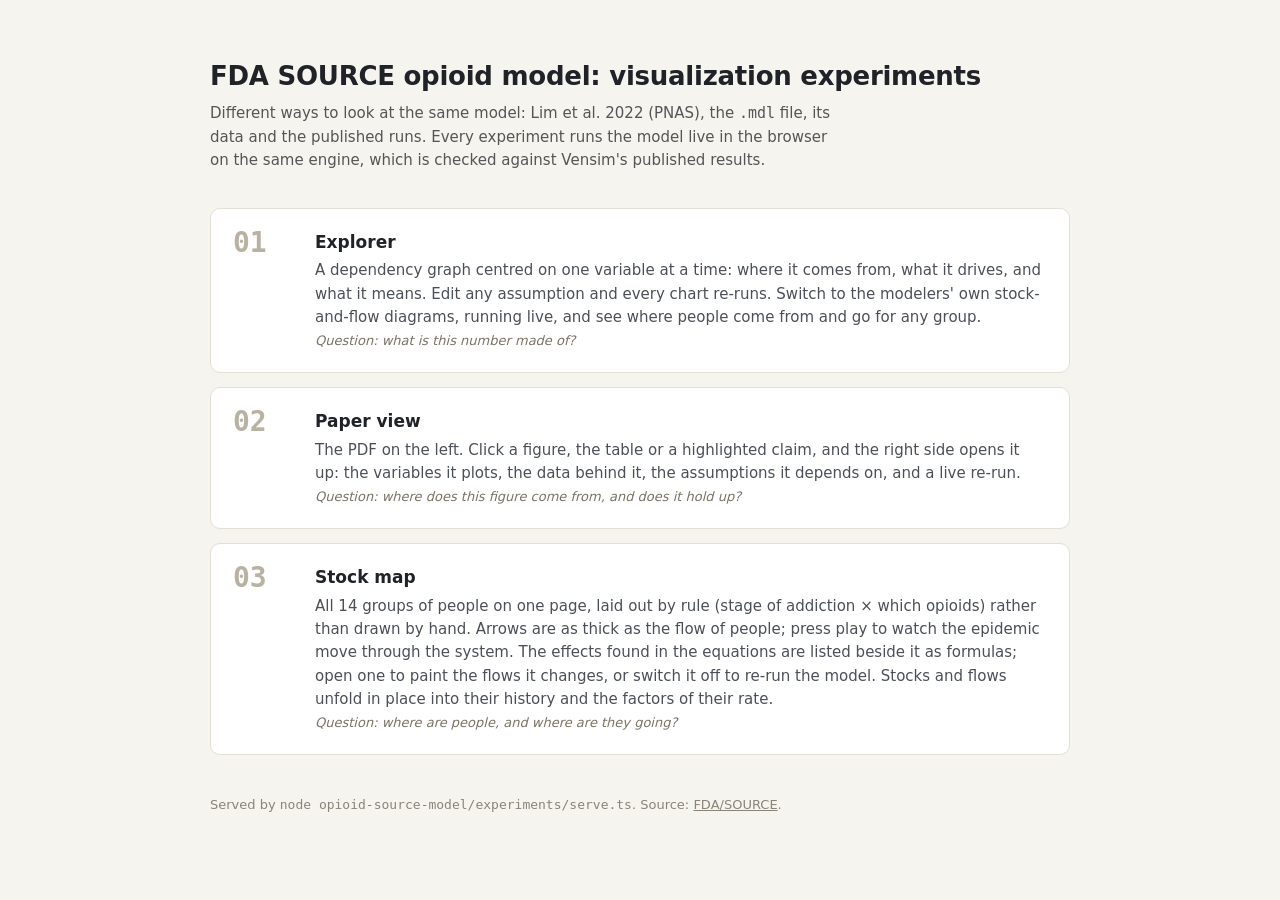
==== opioid-source-model/experiments/index.html @ 496e1af3 "Add formal-models workspace with SOURCE opioid model experiments Papers for the CHIME, smallpox and " ====
<!doctype html>
<html lang="en">
<head>
<meta charset="utf-8">
<title>SOURCE model · visualization experiments</title>
<style>
  body { margin: 0; font: 15px/1.55 system-ui, -apple-system, sans-serif; background: #f6f4ef; color: #1f2328; }
  main { max-width: 860px; margin: 0 auto; padding: 56px 28px; }
  h1 { font-size: 26px; margin: 0 0 6px; letter-spacing: -0.01em; }
  .lede { color: #555; margin: 0 0 36px; max-width: 640px; }
  ol { list-style: none; padding: 0; margin: 0; display: grid; gap: 14px; }
  a.card { display: grid; grid-template-columns: 64px 1fr; gap: 18px; padding: 20px 22px; background: #fff; border: 1px solid #e3dfd5;
           border-radius: 10px; text-decoration: none; color: inherit; transition: border-color .15s, transform .15s; }
  a.card:hover { border-color: #2f6db5; transform: translateY(-1px); }
  .num { font: 600 28px/1 ui-monospace, Menlo, monospace; color: #b8b2a3; }
  h2 { font-size: 17px; margin: 0 0 4px; }
  p { margin: 0; color: #4b5058; }
  .q { margin-top: 8px; font-size: 13px; color: #7a7466; font-style: italic; }
  footer { margin-top: 40px; font-size: 13px; color: #8a8478; }
  footer a { color: inherit; }
</style>
</head>
<body>
<main>
  <h1>FDA SOURCE opioid model: visualization experiments</h1>
  <p class="lede">Different ways to look at the same model: Lim et al. 2022 (PNAS), the
    <code>.mdl</code> file, its data and the published runs. Every experiment runs the model live in the browser on the same engine,
    which is checked against Vensim's published results.</p>
  <ol>
    <li><a class="card" href="/01-explorer/">
      <span class="num">01</span>
      <span>
        <h2>Explorer</h2>
        <p>A dependency graph centred on one variable at a time: where it comes from, what it drives, and what it means.
          Edit any assumption and every chart re-runs. Switch to the modelers' own stock-and-flow diagrams, running live,
          and see where people come from and go for any group.</p>
        <span class="q">Question: what is this number made of?</span>
      </span>
    </a></li>
    <li><a class="card" href="/02-paper/">
      <span class="num">02</span>
      <span>
        <h2>Paper view</h2>
        <p>The PDF on the left. Click a figure, the table or a highlighted claim, and the right side opens it up:
          the variables it plots, the data behind it, the assumptions it depends on, and a live re-run.</p>
        <span class="q">Question: where does this figure come from, and does it hold up?</span>
      </span>
    </a></li>
    <li><a class="card" href="/03-stock-map/">
      <span class="num">03</span>
      <span>
        <h2>Stock map</h2>
        <p>All 14 groups of people on one page, laid out by rule (stage of addiction × which opioids) rather than drawn by hand.
          Arrows are as thick as the flow of people; press play to watch the epidemic move through the system.
          The effects found in the equations are listed beside it as formulas; open one to paint the flows it changes, or switch it off to re-run the model.
          Stocks and flows unfold in place into their history and the factors of their rate.</p>
        <span class="q">Question: where are people, and where are they going?</span>
      </span>
    </a></li>
  </ol>
  <footer>Served by <code>node opioid-source-model/experiments/serve.ts</code>.
    Source: <a href="https://github.com/FDA/SOURCE">FDA/SOURCE</a>.</footer>
</main>
</body>
</html>
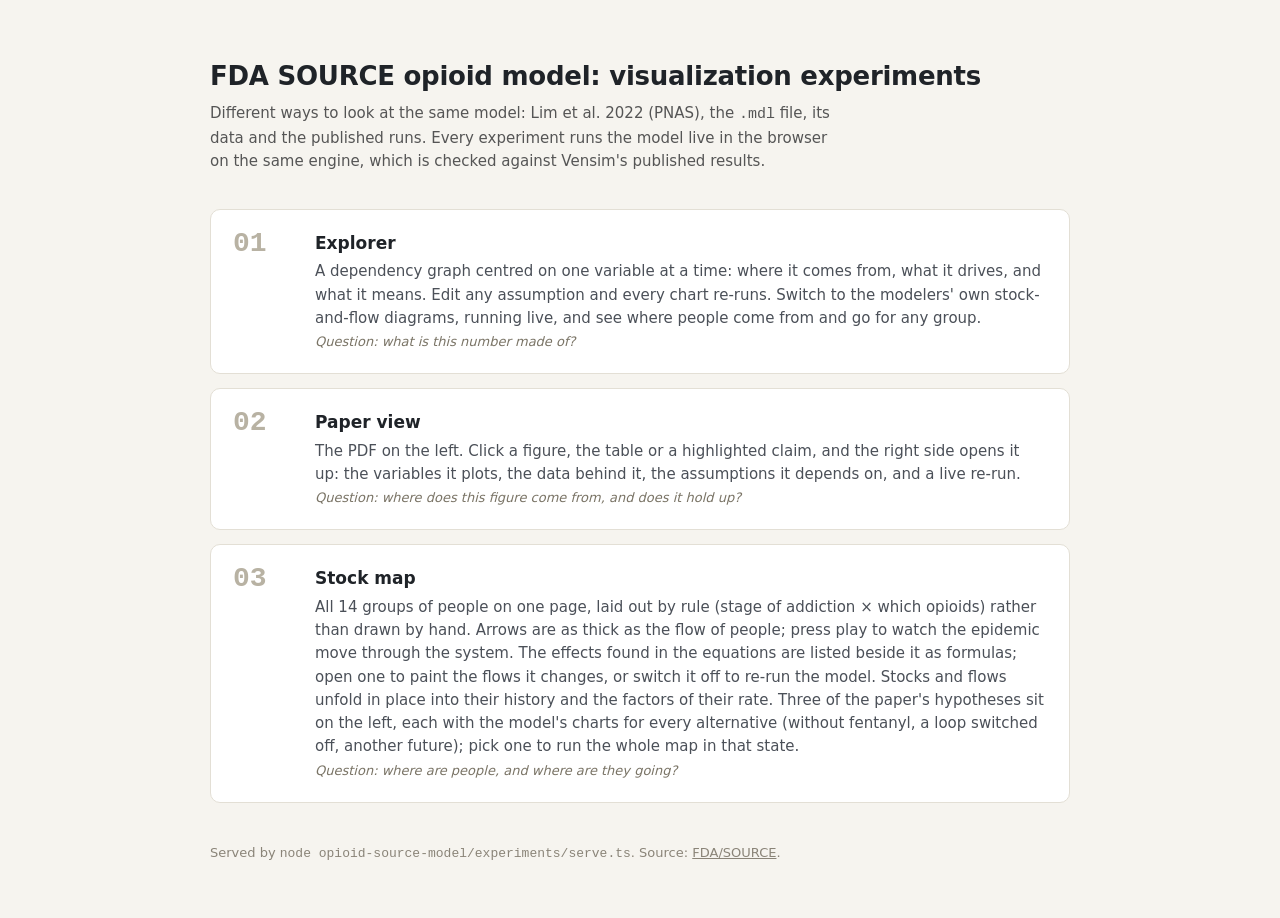
==== commit d9a2e371: "Stock map: hypotheses panel with alternative model states Three claims from Lim et al. 2022 on the l" ====
--- a/opioid-source-model/experiments/index.html
+++ b/opioid-source-model/experiments/index.html
@@ -53,7 +53,8 @@
         <p>All 14 groups of people on one page, laid out by rule (stage of addiction × which opioids) rather than drawn by hand.
           Arrows are as thick as the flow of people; press play to watch the epidemic move through the system.
           The effects found in the equations are listed beside it as formulas; open one to paint the flows it changes, or switch it off to re-run the model.
-          Stocks and flows unfold in place into their history and the factors of their rate.</p>
+          Stocks and flows unfold in place into their history and the factors of their rate.
+          Three of the paper's hypotheses sit on the left, each with the model's charts for every alternative (without fentanyl, a loop switched off, another future); pick one to run the whole map in that state.</p>
         <span class="q">Question: where are people, and where are they going?</span>
       </span>
     </a></li>
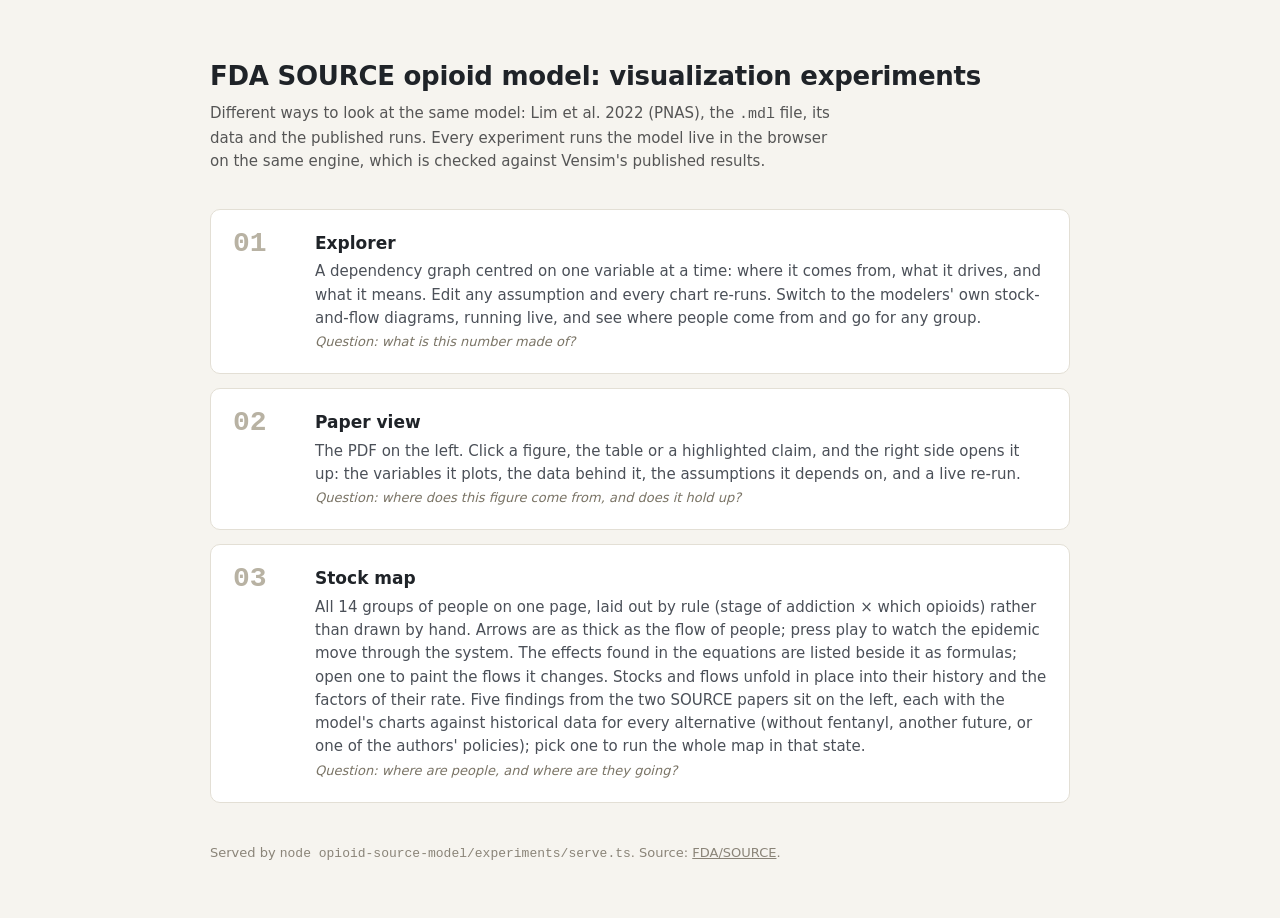
==== commit df751f92: "Stock map: replace loop switches with the papers' policy findings Remove loop switching. Keep the fe" ====
--- a/opioid-source-model/experiments/index.html
+++ b/opioid-source-model/experiments/index.html
@@ -1,66 +1,66 @@
-<!doctype html>
-<html lang="en">
-<head>
-<meta charset="utf-8">
-<title>SOURCE model · visualization experiments</title>
-<style>
-  body { margin: 0; font: 15px/1.55 system-ui, -apple-system, sans-serif; background: #f6f4ef; color: #1f2328; }
-  main { max-width: 860px; margin: 0 auto; padding: 56px 28px; }
-  h1 { font-size: 26px; margin: 0 0 6px; letter-spacing: -0.01em; }
-  .lede { color: #555; margin: 0 0 36px; max-width: 640px; }
-  ol { list-style: none; padding: 0; margin: 0; display: grid; gap: 14px; }
-  a.card { display: grid; grid-template-columns: 64px 1fr; gap: 18px; padding: 20px 22px; background: #fff; border: 1px solid #e3dfd5;
-           border-radius: 10px; text-decoration: none; color: inherit; transition: border-color .15s, transform .15s; }
-  a.card:hover { border-color: #2f6db5; transform: translateY(-1px); }
-  .num { font: 600 28px/1 ui-monospace, Menlo, monospace; color: #b8b2a3; }
-  h2 { font-size: 17px; margin: 0 0 4px; }
-  p { margin: 0; color: #4b5058; }
-  .q { margin-top: 8px; font-size: 13px; color: #7a7466; font-style: italic; }
-  footer { margin-top: 40px; font-size: 13px; color: #8a8478; }
-  footer a { color: inherit; }
-</style>
-</head>
-<body>
-<main>
-  <h1>FDA SOURCE opioid model: visualization experiments</h1>
-  <p class="lede">Different ways to look at the same model: Lim et al. 2022 (PNAS), the
-    <code>.mdl</code> file, its data and the published runs. Every experiment runs the model live in the browser on the same engine,
-    which is checked against Vensim's published results.</p>
-  <ol>
-    <li><a class="card" href="/01-explorer/">
-      <span class="num">01</span>
-      <span>
-        <h2>Explorer</h2>
-        <p>A dependency graph centred on one variable at a time: where it comes from, what it drives, and what it means.
-          Edit any assumption and every chart re-runs. Switch to the modelers' own stock-and-flow diagrams, running live,
-          and see where people come from and go for any group.</p>
-        <span class="q">Question: what is this number made of?</span>
-      </span>
-    </a></li>
-    <li><a class="card" href="/02-paper/">
-      <span class="num">02</span>
-      <span>
-        <h2>Paper view</h2>
-        <p>The PDF on the left. Click a figure, the table or a highlighted claim, and the right side opens it up:
-          the variables it plots, the data behind it, the assumptions it depends on, and a live re-run.</p>
-        <span class="q">Question: where does this figure come from, and does it hold up?</span>
-      </span>
-    </a></li>
-    <li><a class="card" href="/03-stock-map/">
-      <span class="num">03</span>
-      <span>
-        <h2>Stock map</h2>
-        <p>All 14 groups of people on one page, laid out by rule (stage of addiction × which opioids) rather than drawn by hand.
-          Arrows are as thick as the flow of people; press play to watch the epidemic move through the system.
-          The effects found in the equations are listed beside it as formulas; open one to paint the flows it changes, or switch it off to re-run the model.
-          Stocks and flows unfold in place into their history and the factors of their rate.
-          Three of the paper's hypotheses sit on the left, each with the model's charts for every alternative (without fentanyl, a loop switched off, another future); pick one to run the whole map in that state.</p>
-        <span class="q">Question: where are people, and where are they going?</span>
-      </span>
-    </a></li>
-  </ol>
-  <footer>Served by <code>node opioid-source-model/experiments/serve.ts</code>.
-    Source: <a href="https://github.com/FDA/SOURCE">FDA/SOURCE</a>.</footer>
-</main>
-</body>
-</html>
+<!doctype html>
+<html lang="en">
+<head>
+<meta charset="utf-8">
+<title>SOURCE model · visualization experiments</title>
+<style>
+  body { margin: 0; font: 15px/1.55 system-ui, -apple-system, sans-serif; background: #f6f4ef; color: #1f2328; }
+  main { max-width: 860px; margin: 0 auto; padding: 56px 28px; }
+  h1 { font-size: 26px; margin: 0 0 6px; letter-spacing: -0.01em; }
+  .lede { color: #555; margin: 0 0 36px; max-width: 640px; }
+  ol { list-style: none; padding: 0; margin: 0; display: grid; gap: 14px; }
+  a.card { display: grid; grid-template-columns: 64px 1fr; gap: 18px; padding: 20px 22px; background: #fff; border: 1px solid #e3dfd5;
+           border-radius: 10px; text-decoration: none; color: inherit; transition: border-color .15s, transform .15s; }
+  a.card:hover { border-color: #2f6db5; transform: translateY(-1px); }
+  .num { font: 600 28px/1 ui-monospace, Menlo, monospace; color: #b8b2a3; }
+  h2 { font-size: 17px; margin: 0 0 4px; }
+  p { margin: 0; color: #4b5058; }
+  .q { margin-top: 8px; font-size: 13px; color: #7a7466; font-style: italic; }
+  footer { margin-top: 40px; font-size: 13px; color: #8a8478; }
+  footer a { color: inherit; }
+</style>
+</head>
+<body>
+<main>
+  <h1>FDA SOURCE opioid model: visualization experiments</h1>
+  <p class="lede">Different ways to look at the same model: Lim et al. 2022 (PNAS), the
+    <code>.mdl</code> file, its data and the published runs. Every experiment runs the model live in the browser on the same engine,
+    which is checked against Vensim's published results.</p>
+  <ol>
+    <li><a class="card" href="/01-explorer/">
+      <span class="num">01</span>
+      <span>
+        <h2>Explorer</h2>
+        <p>A dependency graph centred on one variable at a time: where it comes from, what it drives, and what it means.
+          Edit any assumption and every chart re-runs. Switch to the modelers' own stock-and-flow diagrams, running live,
+          and see where people come from and go for any group.</p>
+        <span class="q">Question: what is this number made of?</span>
+      </span>
+    </a></li>
+    <li><a class="card" href="/02-paper/">
+      <span class="num">02</span>
+      <span>
+        <h2>Paper view</h2>
+        <p>The PDF on the left. Click a figure, the table or a highlighted claim, and the right side opens it up:
+          the variables it plots, the data behind it, the assumptions it depends on, and a live re-run.</p>
+        <span class="q">Question: where does this figure come from, and does it hold up?</span>
+      </span>
+    </a></li>
+    <li><a class="card" href="/03-stock-map/">
+      <span class="num">03</span>
+      <span>
+        <h2>Stock map</h2>
+        <p>All 14 groups of people on one page, laid out by rule (stage of addiction × which opioids) rather than drawn by hand.
+          Arrows are as thick as the flow of people; press play to watch the epidemic move through the system.
+          The effects found in the equations are listed beside it as formulas; open one to paint the flows it changes.
+          Stocks and flows unfold in place into their history and the factors of their rate.
+          Five findings from the two SOURCE papers sit on the left, each with the model's charts against historical data for every alternative (without fentanyl, another future, or one of the authors' policies); pick one to run the whole map in that state.</p>
+        <span class="q">Question: where are people, and where are they going?</span>
+      </span>
+    </a></li>
+  </ol>
+  <footer>Served by <code>node opioid-source-model/experiments/serve.ts</code>.
+    Source: <a href="https://github.com/FDA/SOURCE">FDA/SOURCE</a>.</footer>
+</main>
+</body>
+</html>
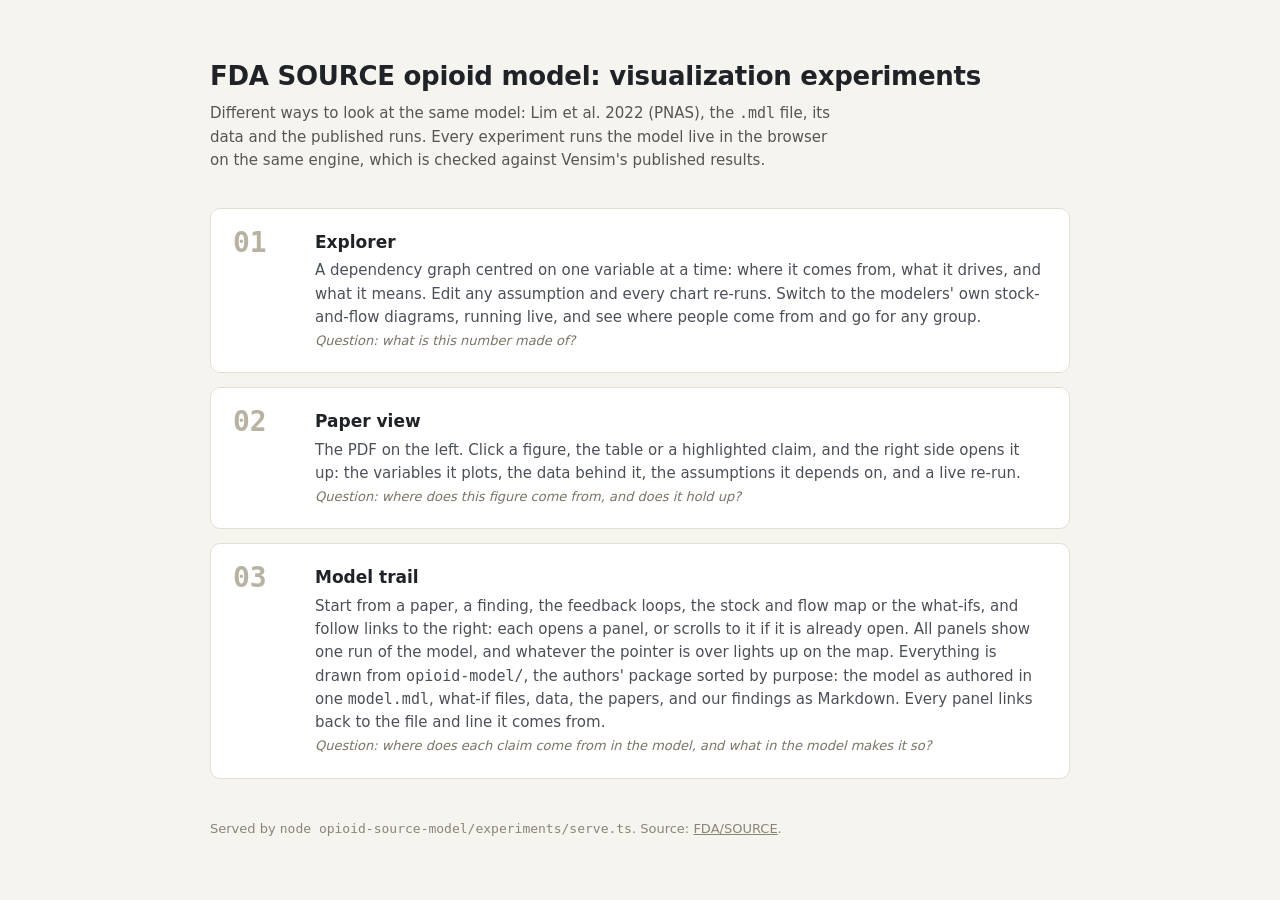
==== commit 9c5616fb: "Turn the stock map into a model trail backed by opioid-model/ Panels open left to right from a menu " ====
--- a/opioid-source-model/experiments/index.html
+++ b/opioid-source-model/experiments/index.html
@@ -49,13 +49,12 @@
     <li><a class="card" href="/03-stock-map/">
       <span class="num">03</span>
       <span>
-        <h2>Stock map</h2>
-        <p>All 14 groups of people on one page, laid out by rule (stage of addiction × which opioids) rather than drawn by hand.
-          Arrows are as thick as the flow of people; press play to watch the epidemic move through the system.
-          The effects found in the equations are listed beside it as formulas; open one to paint the flows it changes.
-          Stocks and flows unfold in place into their history and the factors of their rate.
-          Five findings from the two SOURCE papers sit on the left, each with the model's charts against historical data for every alternative (without fentanyl, another future, or one of the authors' policies); pick one to run the whole map in that state.</p>
-        <span class="q">Question: where are people, and where are they going?</span>
+        <h2>Model trail</h2>
+        <p>Start from a paper, a finding, the feedback loops, the stock and flow map or the what-ifs, and follow links to the right: each opens a panel, or scrolls to it if it is already open.
+          All panels show one run of the model, and whatever the pointer is over lights up on the map.
+          Everything is drawn from <code>opioid-model/</code>, the authors' package sorted by purpose: the model as authored in one <code>model.mdl</code>, what-if files, data, the papers, and our findings as Markdown.
+          Every panel links back to the file and line it comes from.</p>
+        <span class="q">Question: where does each claim come from in the model, and what in the model makes it so?</span>
       </span>
     </a></li>
   </ol>
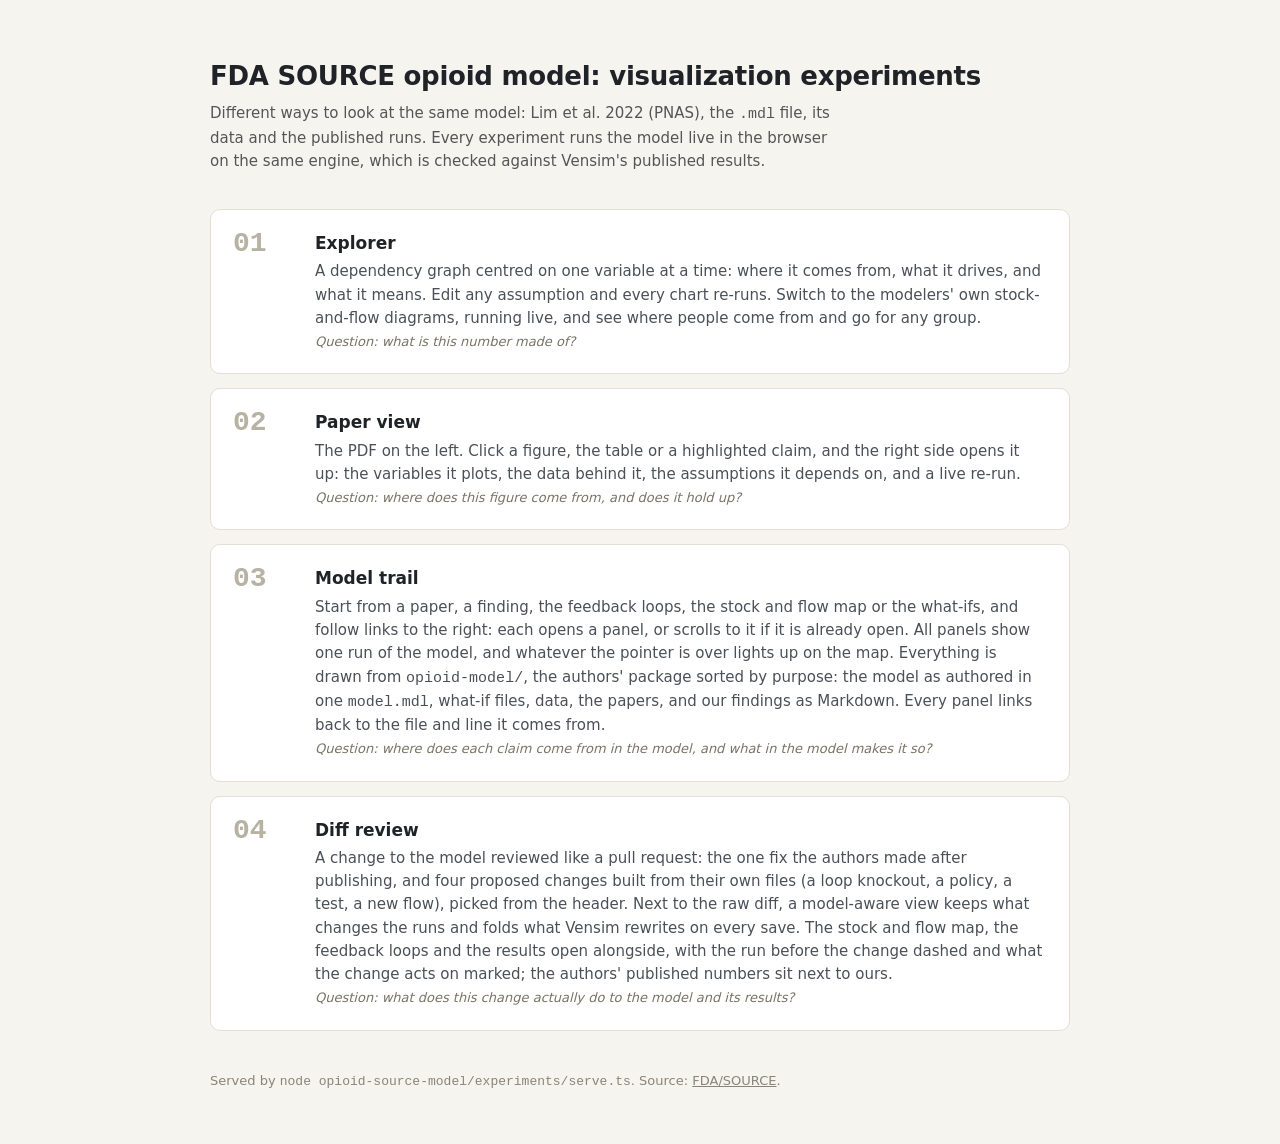
==== commit 737803db: "Add experiment 04: diff review of model changes Five changes reviewed like pull requests, picked fro" ====
--- a/opioid-source-model/experiments/index.html
+++ b/opioid-source-model/experiments/index.html
@@ -57,6 +57,16 @@
         <span class="q">Question: where does each claim come from in the model, and what in the model makes it so?</span>
       </span>
     </a></li>
+    <li><a class="card" href="/04-diff-review/">
+      <span class="num">04</span>
+      <span>
+        <h2>Diff review</h2>
+        <p>A change to the model reviewed like a pull request: the one fix the authors made after publishing, and four proposed changes built from their own files (a loop knockout, a policy, a test, a new flow), picked from the header.
+          Next to the raw diff, a model-aware view keeps what changes the runs and folds what Vensim rewrites on every save.
+          The stock and flow map, the feedback loops and the results open alongside, with the run before the change dashed and what the change acts on marked; the authors' published numbers sit next to ours.</p>
+        <span class="q">Question: what does this change actually do to the model and its results?</span>
+      </span>
+    </a></li>
   </ol>
   <footer>Served by <code>node opioid-source-model/experiments/serve.ts</code>.
     Source: <a href="https://github.com/FDA/SOURCE">FDA/SOURCE</a>.</footer>
